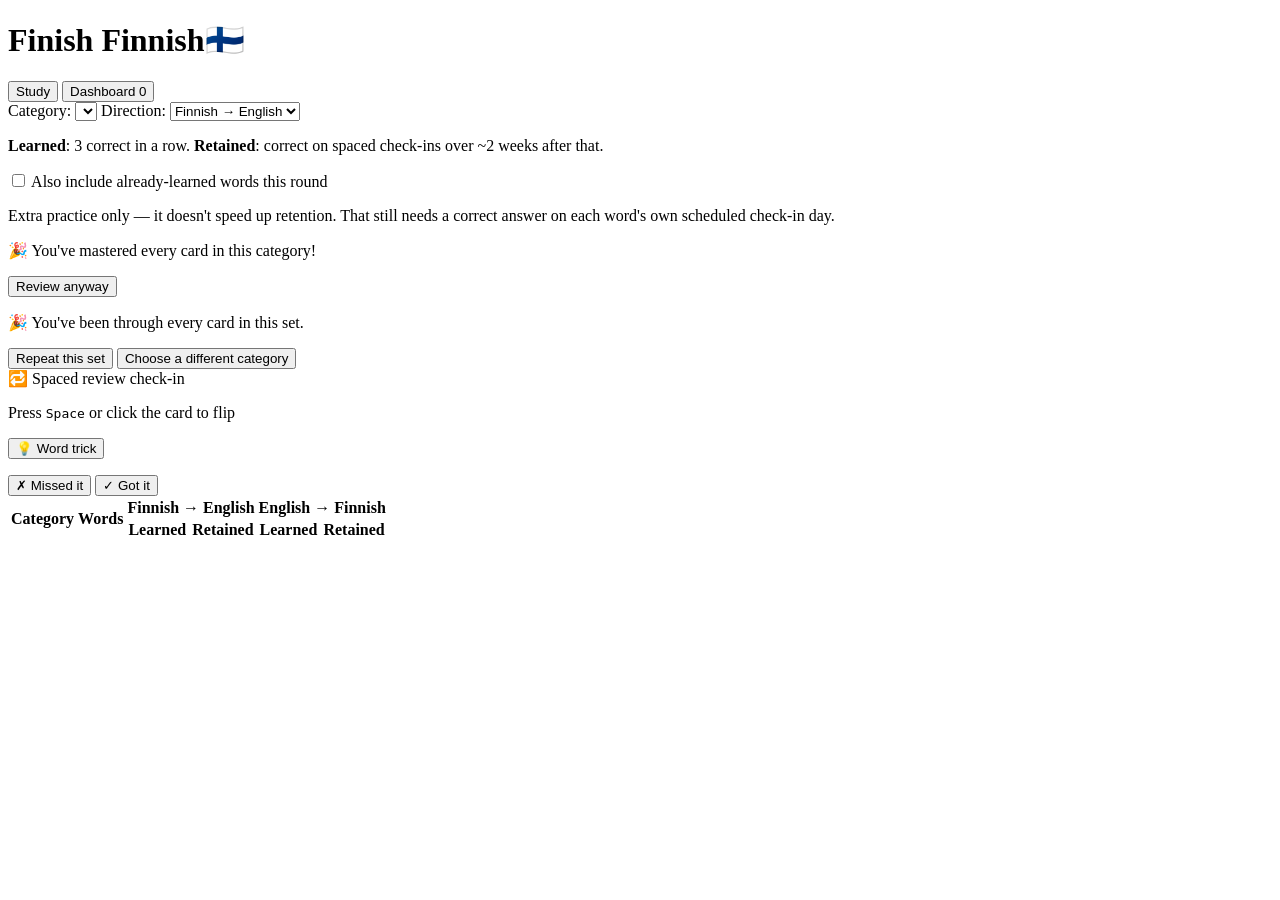
==== public/index.html @ 9296a509 "Surface which sets/directions owe a retention check-in Previously the only way to find due-for-revie" ====
<!DOCTYPE html>
<html lang="en">
<head>
<meta charset="UTF-8" />
<meta name="viewport" content="width=device-width, initial-scale=1.0" />
<title>Finish Finnish</title>
<link rel="manifest" href="/manifest.json" />
<link rel="icon" href="/icons/icon-192.png" />
<link rel="apple-touch-icon" href="/icons/apple-touch-icon.png" />
<meta name="theme-color" content="#002f6c" />
<meta name="mobile-web-app-capable" content="yes" />
<meta name="apple-mobile-web-app-capable" content="yes" />
<meta name="apple-mobile-web-app-status-bar-style" content="black-translucent" />
<meta name="apple-mobile-web-app-title" content="Finnish" />
<link rel="stylesheet" href="/style.css" />
</head>
<body>
  <header>
    <h1>Finish&nbsp;Finnish<span class="flag">🇫🇮</span></h1>
    <nav id="view-tabs">
      <button id="tab-study" class="view-tab active" type="button">Study</button>
      <button id="tab-dashboard" class="view-tab" type="button">
        Dashboard
        <span id="due-badge" class="due-badge hidden">0</span>
      </button>
    </nav>
  </header>

  <main>
    <section id="study-view">
      <div id="category-picker">
        <label for="category-select">Category:</label>
        <select id="category-select"></select>
        <label for="mode-select">Direction:</label>
        <select id="mode-select">
          <option value="fi-en">Finnish → English</option>
          <option value="en-fi">English → Finnish</option>
        </select>
        <span id="category-stats"></span>
      </div>
      <p class="tiers-explainer">
        <strong>Learned</strong>: 3 correct in a row. <strong>Retained</strong>: correct on spaced
        check-ins over ~2 weeks after that.
      </p>
      <p id="review-status" class="review-status hidden"></p>

      <label class="review-toggle">
        <input type="checkbox" id="review-all-toggle" />
        Also include already-learned words this round
      </label>
      <p class="review-toggle-note">
        Extra practice only — it doesn't speed up retention. That still needs a correct
        answer on each word's own scheduled check-in day.
      </p>

      <div id="empty-state" class="hidden">
        <p>🎉 You've mastered every card in this category!</p>
        <button id="review-all-btn">Review anyway</button>
      </div>

      <div id="round-complete" class="hidden">
        <p id="round-complete-message">🎉 You've been through every card in this set.</p>
        <div class="round-complete-actions">
          <button id="repeat-set-btn">Repeat this set</button>
          <button id="choose-category-btn">Choose a different category</button>
        </div>
      </div>

      <div id="card-area" class="hidden">
        <span id="review-badge" class="review-badge hidden">🔁 Spaced review check-in</span>
        <p id="round-progress" class="round-progress"></p>
        <div id="streak-dots" class="streak-dots hidden" title=""></div>
        <div id="card" tabindex="0">
          <div class="card-face card-front">
            <span id="front-text"></span>
          </div>
          <div class="card-face card-back">
            <span id="back-text"></span>
          </div>
        </div>
        <p id="hint-text" class="hint">Press <kbd>Space</kbd> or click the card to flip</p>

        <button id="word-hint-btn" type="button" class="word-hint-btn">💡 Word trick</button>
        <p id="word-hint-panel" class="word-hint-panel hidden"></p>

        <div id="answer-buttons" class="hidden">
          <button id="btn-wrong" class="btn btn-wrong">✗ Missed it</button>
          <button id="btn-right" class="btn btn-right">✓ Got it</button>
        </div>
      </div>
    </section>

    <section id="dashboard-view" class="hidden">
      <div id="due-summary"></div>
      <div id="dashboard-summary"></div>
      <div id="dashboard-table-wrap">
        <table id="dashboard-table">
          <thead>
            <tr>
              <th rowspan="2" class="dash-category-col">Category</th>
              <th rowspan="2">Words</th>
              <th colspan="2">Finnish → English</th>
              <th colspan="2">English → Finnish</th>
            </tr>
            <tr>
              <th>Learned</th>
              <th>Retained</th>
              <th>Learned</th>
              <th>Retained</th>
            </tr>
          </thead>
          <tbody id="dashboard-body"></tbody>
        </table>
      </div>
    </section>

    <div id="toast" role="status" aria-live="polite"></div>
  </main>

  <script src="/app.js"></script>
</body>
</html>
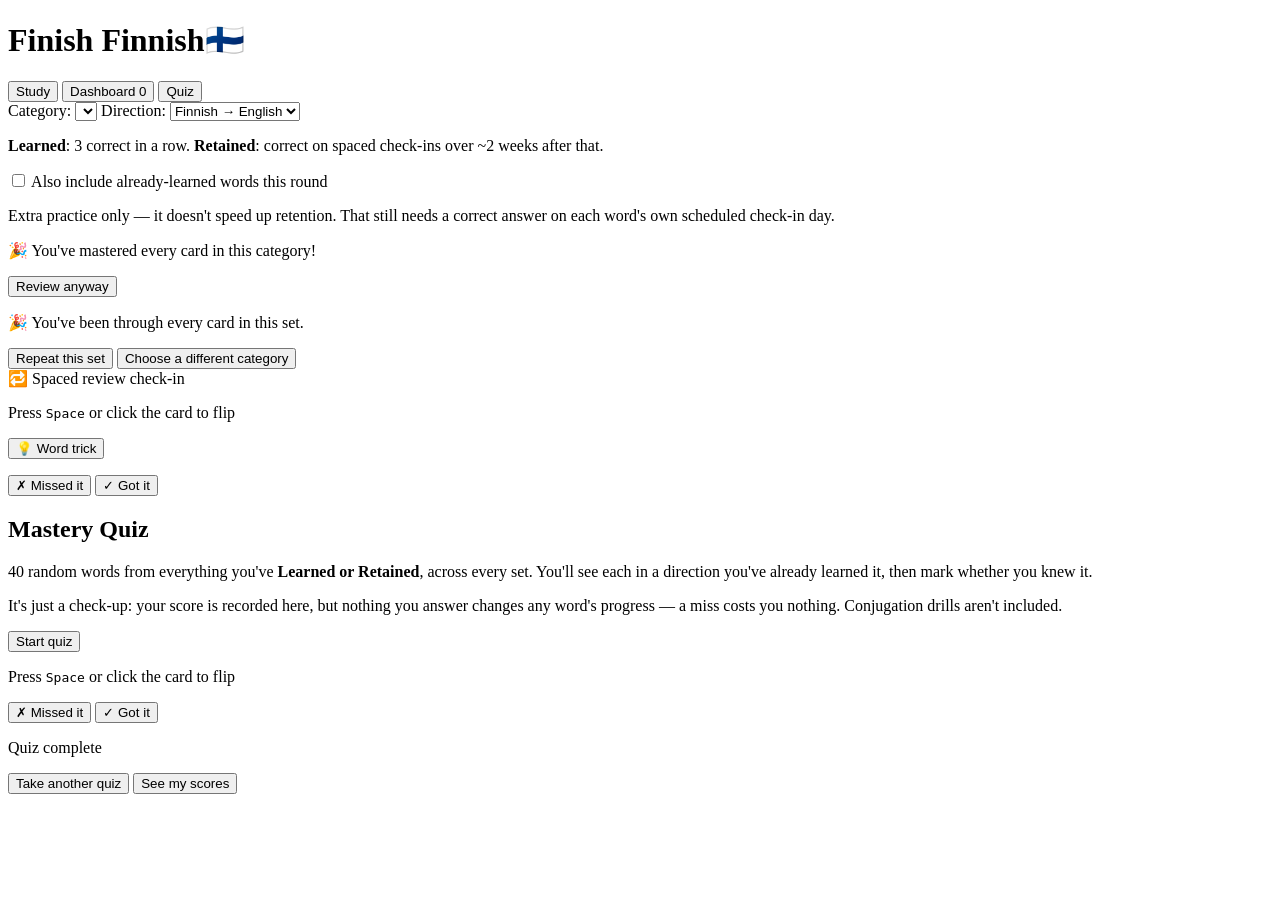
==== commit 898f3df1: "Add Mastery Quiz and set grouping (Vocabulary vs Conjugations) Mastery Quiz: a 40-word check-up draw" ====
--- a/public/index.html
+++ b/public/index.html
@@ -23,6 +23,8 @@
         Dashboard
         <span id="due-badge" class="due-badge hidden">0</span>
       </button>
+      <!-- Only shown once 40+ words are Learned/Retained (see refreshQuizStatus). -->
+      <button id="tab-quiz" class="view-tab hidden" type="button">Quiz</button>
     </nav>
   </header>
 
@@ -70,7 +72,7 @@
         <span id="review-badge" class="review-badge hidden">🔁 Spaced review check-in</span>
         <p id="round-progress" class="round-progress"></p>
         <div id="streak-dots" class="streak-dots hidden" title=""></div>
-        <div id="card" tabindex="0">
+        <div id="card" class="flip-card" tabindex="0">
           <div class="card-face card-front">
             <span id="front-text"></span>
           </div>
@@ -92,25 +94,53 @@
 
     <section id="dashboard-view" class="hidden">
       <div id="due-summary"></div>
-      <div id="dashboard-summary"></div>
-      <div id="dashboard-table-wrap">
-        <table id="dashboard-table">
-          <thead>
-            <tr>
-              <th rowspan="2" class="dash-category-col">Category</th>
-              <th rowspan="2">Words</th>
-              <th colspan="2">Finnish → English</th>
-              <th colspan="2">English → Finnish</th>
-            </tr>
-            <tr>
-              <th>Learned</th>
-              <th>Retained</th>
-              <th>Learned</th>
-              <th>Retained</th>
-            </tr>
-          </thead>
-          <tbody id="dashboard-body"></tbody>
-        </table>
+      <div id="quiz-tracker"></div>
+      <div id="dashboard-groups"></div>
+    </section>
+
+    <section id="quiz-view" class="hidden">
+      <div id="quiz-intro">
+        <h2>Mastery Quiz</h2>
+        <p>
+          40 random words from everything you've <strong>Learned or Retained</strong>, across
+          every set. You'll see each in a direction you've already learned it, then mark whether
+          you knew it.
+        </p>
+        <p class="quiz-note">
+          It's just a check-up: your score is recorded here, but nothing you answer changes
+          any word's progress — a miss costs you nothing. Conjugation drills aren't included.
+        </p>
+        <p id="quiz-last-line" class="quiz-last-line"></p>
+        <button id="quiz-start-btn" class="btn btn-quiz" type="button">Start quiz</button>
+      </div>
+
+      <div id="quiz-card-area" class="hidden">
+        <p id="quiz-progress" class="round-progress"></p>
+        <p id="quiz-direction-label" class="quiz-direction-label"></p>
+        <div id="quiz-card" class="flip-card" tabindex="0">
+          <div class="card-face card-front">
+            <span id="quiz-front-text"></span>
+          </div>
+          <div class="card-face card-back">
+            <span id="quiz-back-text"></span>
+          </div>
+        </div>
+        <p id="quiz-hint-text" class="hint">Press <kbd>Space</kbd> or click the card to flip</p>
+        <div id="quiz-answer-buttons" class="hidden">
+          <button id="quiz-btn-wrong" class="btn btn-wrong" type="button">✗ Missed it</button>
+          <button id="quiz-btn-right" class="btn btn-right" type="button">✓ Got it</button>
+        </div>
+      </div>
+
+      <div id="quiz-result" class="hidden">
+        <p class="quiz-result-label">Quiz complete</p>
+        <p id="quiz-result-percent" class="quiz-result-percent"></p>
+        <p id="quiz-result-detail" class="quiz-result-detail"></p>
+        <p id="quiz-saved-note" class="quiz-note"></p>
+        <div class="round-complete-actions">
+          <button id="quiz-again-btn" type="button">Take another quiz</button>
+          <button id="quiz-to-dashboard-btn" type="button">See my scores</button>
+        </div>
       </div>
     </section>
 
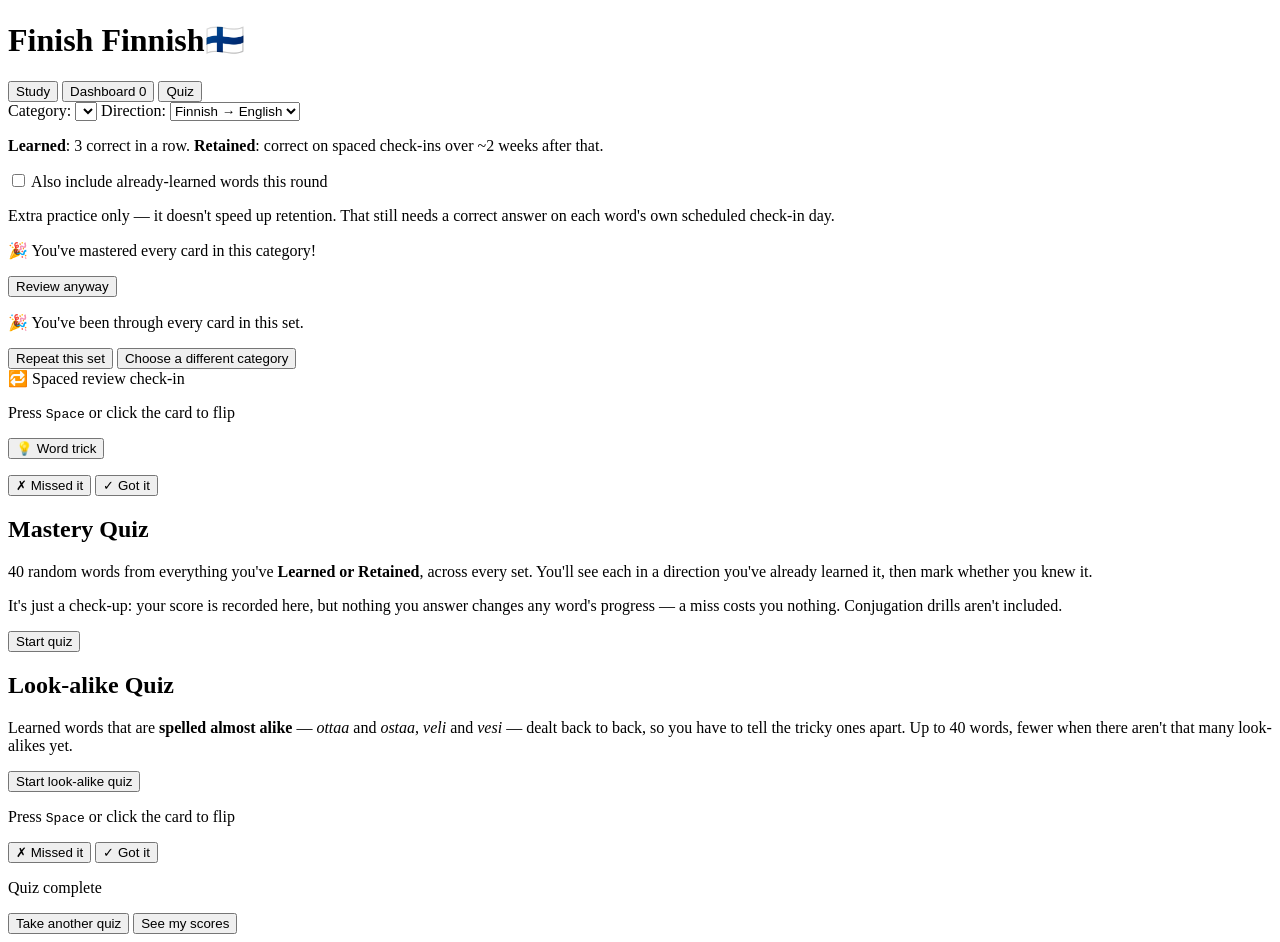
==== commit 6ccc3c71: "Add Look-alike Quiz mode: groups of similarly spelled Learned words dealt back to back Quiz history " ====
--- a/public/index.html
+++ b/public/index.html
@@ -100,18 +100,32 @@
 
     <section id="quiz-view" class="hidden">
       <div id="quiz-intro">
-        <h2>Mastery Quiz</h2>
-        <p>
-          40 random words from everything you've <strong>Learned or Retained</strong>, across
-          every set. You'll see each in a direction you've already learned it, then mark whether
-          you knew it.
-        </p>
-        <p class="quiz-note">
-          It's just a check-up: your score is recorded here, but nothing you answer changes
-          any word's progress — a miss costs you nothing. Conjugation drills aren't included.
-        </p>
-        <p id="quiz-last-line" class="quiz-last-line"></p>
-        <button id="quiz-start-btn" class="btn btn-quiz" type="button">Start quiz</button>
+        <div class="quiz-mode">
+          <h2>Mastery Quiz</h2>
+          <p>
+            40 random words from everything you've <strong>Learned or Retained</strong>, across
+            every set. You'll see each in a direction you've already learned it, then mark whether
+            you knew it.
+          </p>
+          <p class="quiz-note">
+            It's just a check-up: your score is recorded here, but nothing you answer changes
+            any word's progress — a miss costs you nothing. Conjugation drills aren't included.
+          </p>
+          <p id="quiz-last-line" class="quiz-last-line"></p>
+          <button id="quiz-start-btn" class="btn btn-quiz" type="button">Start quiz</button>
+        </div>
+
+        <div class="quiz-mode">
+          <h2>Look-alike Quiz</h2>
+          <p>
+            Learned words that are <strong>spelled almost alike</strong> — <em>ottaa</em> and
+            <em>ostaa</em>, <em>veli</em> and <em>vesi</em> — dealt back to back, so you have to
+            tell the tricky ones apart. Up to 40 words, fewer when there aren't that many
+            look-alikes yet.
+          </p>
+          <p id="quiz-lookalike-last-line" class="quiz-last-line"></p>
+          <button id="quiz-lookalike-btn" class="btn btn-quiz" type="button">Start look-alike quiz</button>
+        </div>
       </div>
 
       <div id="quiz-card-area" class="hidden">
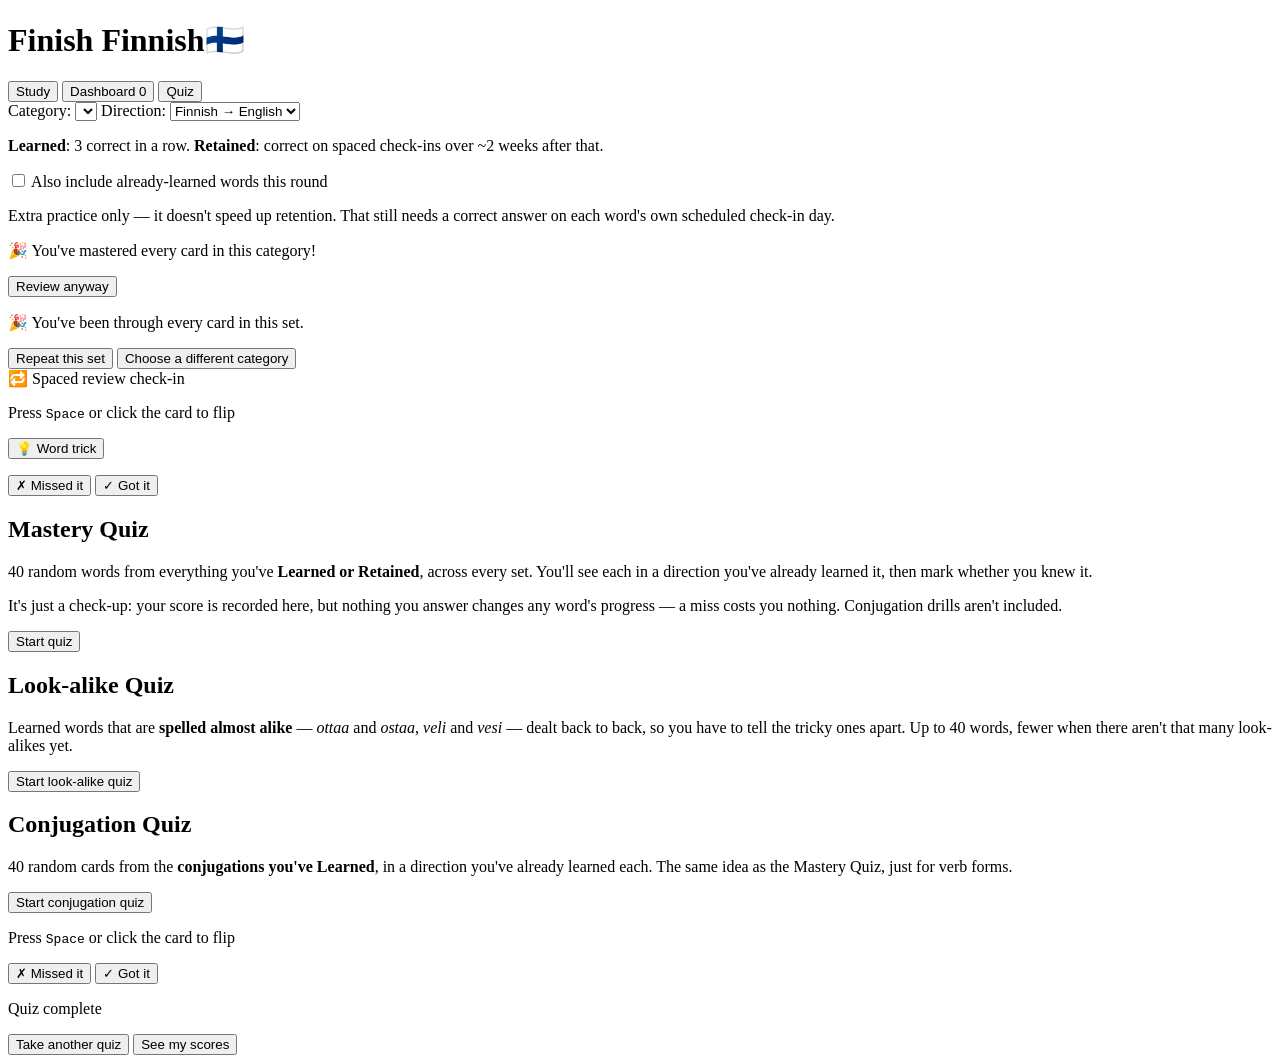
==== commit 656e8f5b: "Add Conjugation Quiz mode: 40 random Learned conjugation cards Co-Authored-By: Claude Sonnet 5.5 <no" ====
--- a/public/index.html
+++ b/public/index.html
@@ -126,6 +126,16 @@
           <p id="quiz-lookalike-last-line" class="quiz-last-line"></p>
           <button id="quiz-lookalike-btn" class="btn btn-quiz" type="button">Start look-alike quiz</button>
         </div>
+        <div class="quiz-mode">
+          <h2>Conjugation Quiz</h2>
+          <p>
+            40 random cards from the <strong>conjugations you've Learned</strong>, in a
+            direction you've already learned each. The same idea as the Mastery Quiz, just for
+            verb forms.
+          </p>
+          <p id="quiz-conjugation-last-line" class="quiz-last-line"></p>
+          <button id="quiz-conjugation-btn" class="btn btn-quiz" type="button">Start conjugation quiz</button>
+        </div>
       </div>
 
       <div id="quiz-card-area" class="hidden">
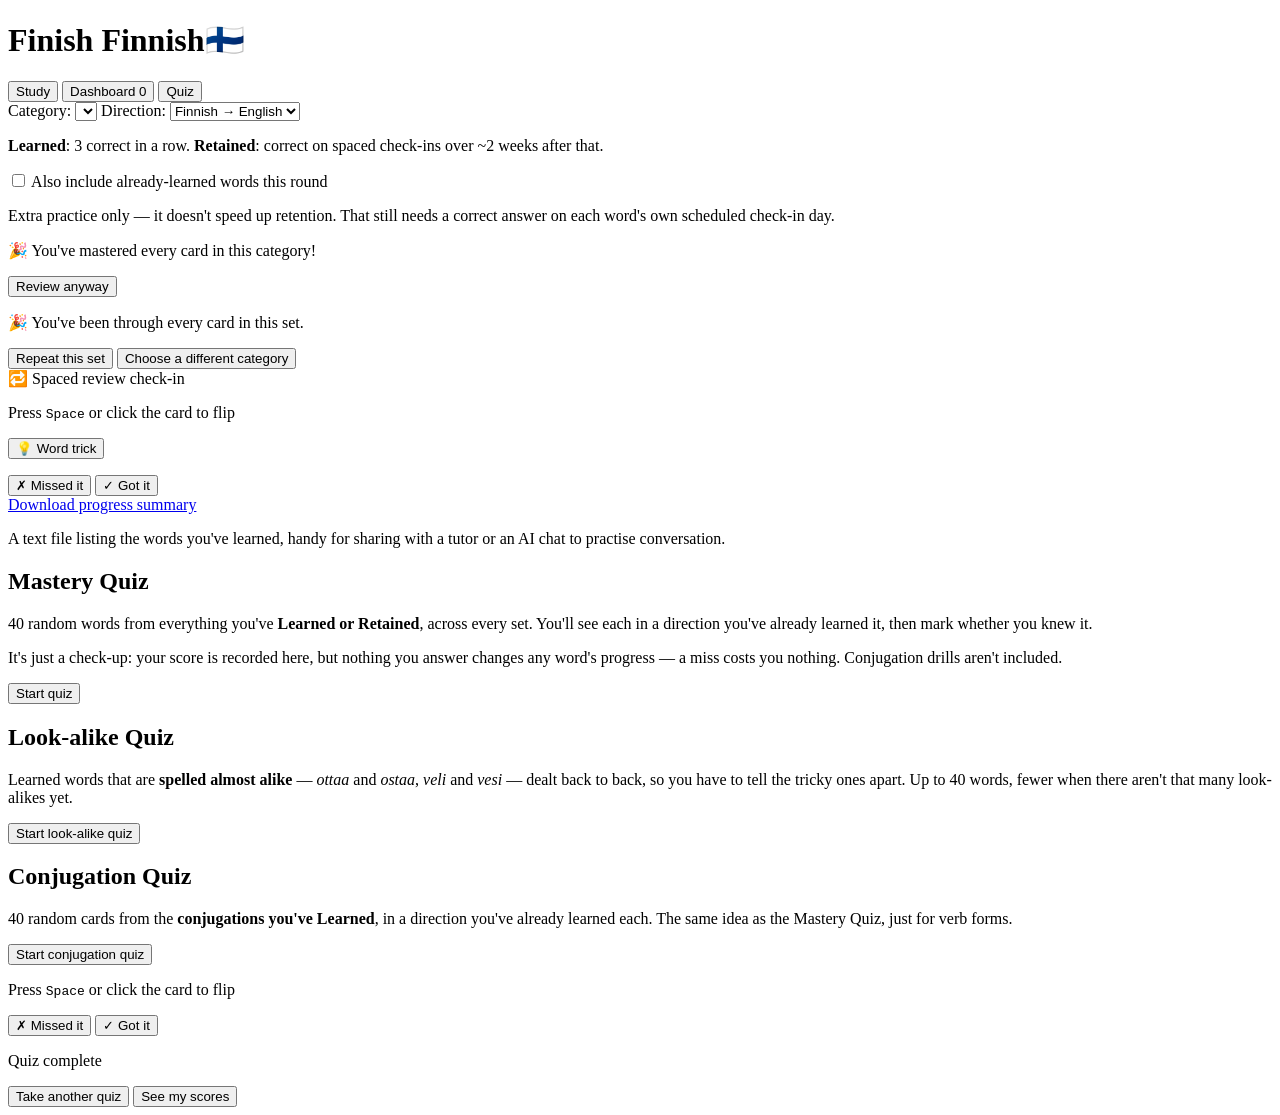
==== commit c348a4b9: "Add downloadable progress summary (Markdown) for conversation practice Co-Authored-By: Claude Sonnet" ====
--- a/public/index.html
+++ b/public/index.html
@@ -96,6 +96,13 @@
       <div id="due-summary"></div>
       <div id="quiz-tracker"></div>
       <div id="dashboard-groups"></div>
+      <div id="export-section">
+        <a id="export-link" class="quiz-tracker-btn" href="/api/export" download>Download progress summary</a>
+        <p class="quiz-note">
+          A text file listing the words you've learned, handy for sharing with a tutor or an
+          AI chat to practise conversation.
+        </p>
+      </div>
     </section>
 
     <section id="quiz-view" class="hidden">
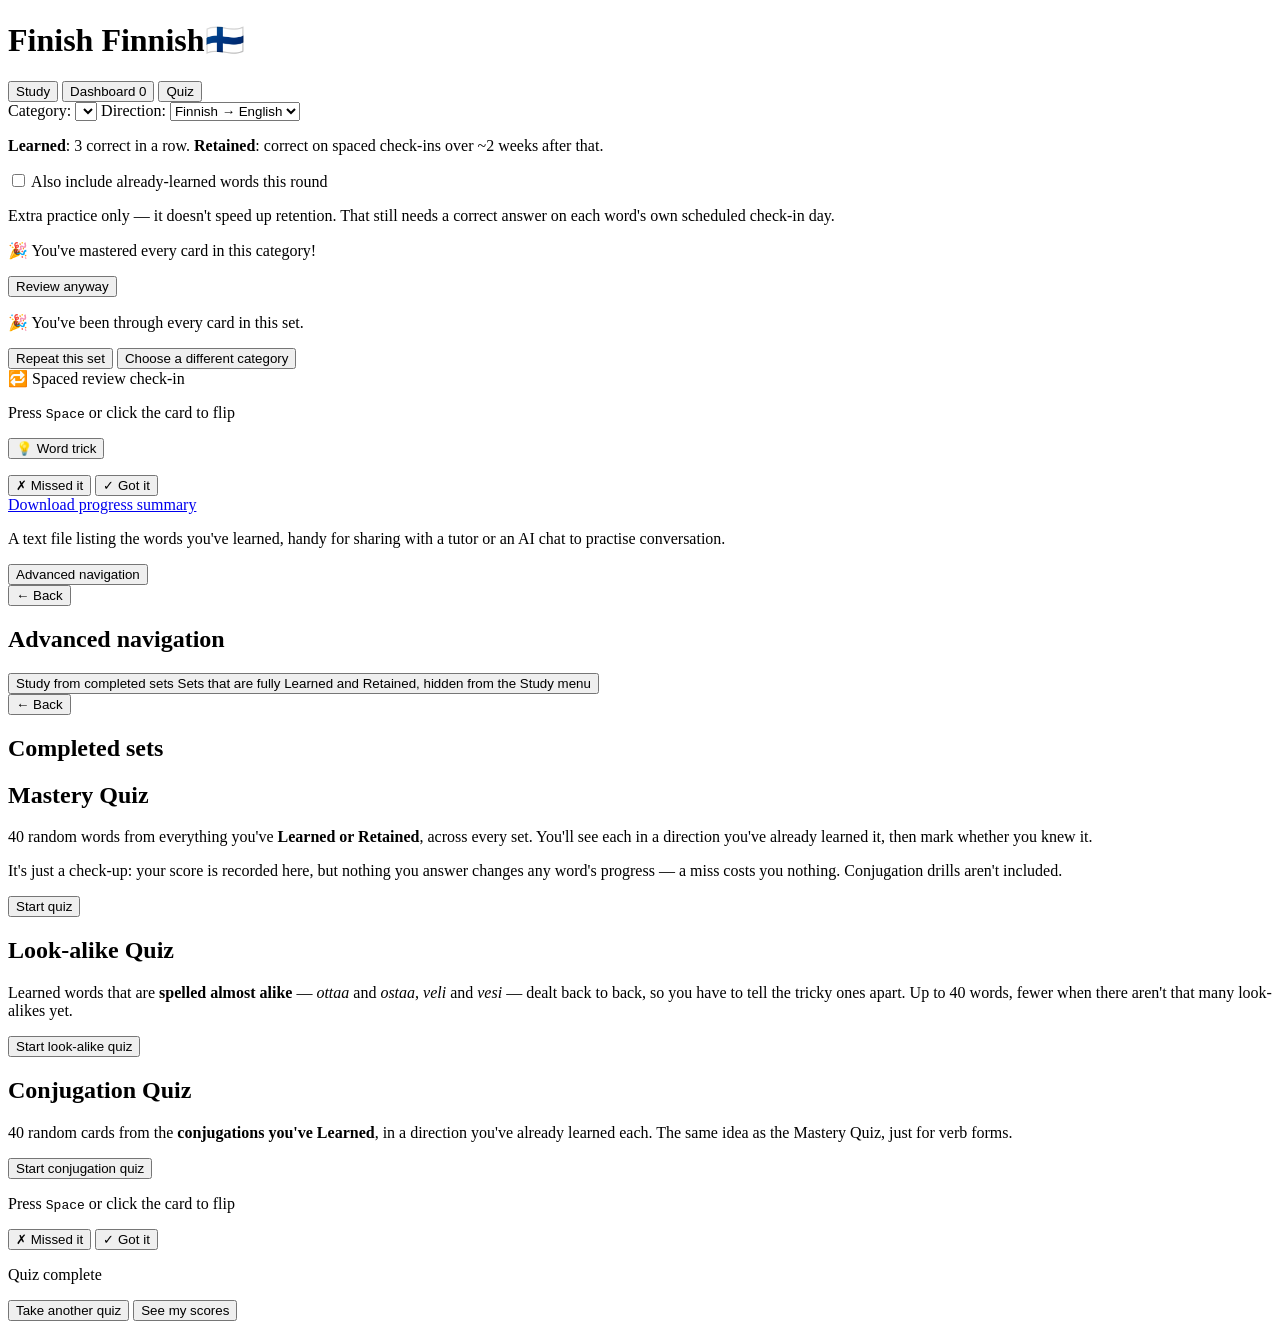
==== commit b162ab73: "Add Advanced navigation page with Study from completed sets Co-Authored-By: Claude Sonnet 5.5 <norep" ====
--- a/public/index.html
+++ b/public/index.html
@@ -96,13 +96,41 @@
       <div id="due-summary"></div>
       <div id="quiz-tracker"></div>
       <div id="dashboard-groups"></div>
-      <div id="export-section">
+      <!-- Disabled for now (server also refuses /api/export): remove "hidden"
+           and set EXPORT_ENABLED in server.py to bring it back. -->
+      <div id="export-section" class="hidden">
         <a id="export-link" class="quiz-tracker-btn" href="/api/export" download>Download progress summary</a>
         <p class="quiz-note">
           A text file listing the words you've learned, handy for sharing with a tutor or an
           AI chat to practise conversation.
         </p>
       </div>
+      <div id="advanced-nav-section">
+        <button id="advanced-nav-btn" class="menu-link-btn" type="button">Advanced navigation</button>
+      </div>
+    </section>
+
+    <section id="advanced-view" class="hidden">
+      <div class="menu-topbar">
+        <button id="advanced-back-btn" class="menu-back-btn" type="button">← Back</button>
+        <h2>Advanced navigation</h2>
+      </div>
+      <div class="menu-buttons">
+        <button id="advanced-completed-btn" class="menu-btn" type="button">
+          Study from completed sets
+          <span class="menu-btn-note">Sets that are fully Learned and Retained, hidden from the Study menu</span>
+        </button>
+      </div>
+    </section>
+
+    <section id="completed-view" class="hidden">
+      <div class="menu-topbar">
+        <button id="completed-back-btn" class="menu-back-btn" type="button">← Back</button>
+        <h2>Completed sets</h2>
+      </div>
+      <p id="completed-note" class="quiz-note"></p>
+      <div id="completed-list"></div>
+      <div id="completed-sentinel"></div>
     </section>
 
     <section id="quiz-view" class="hidden">
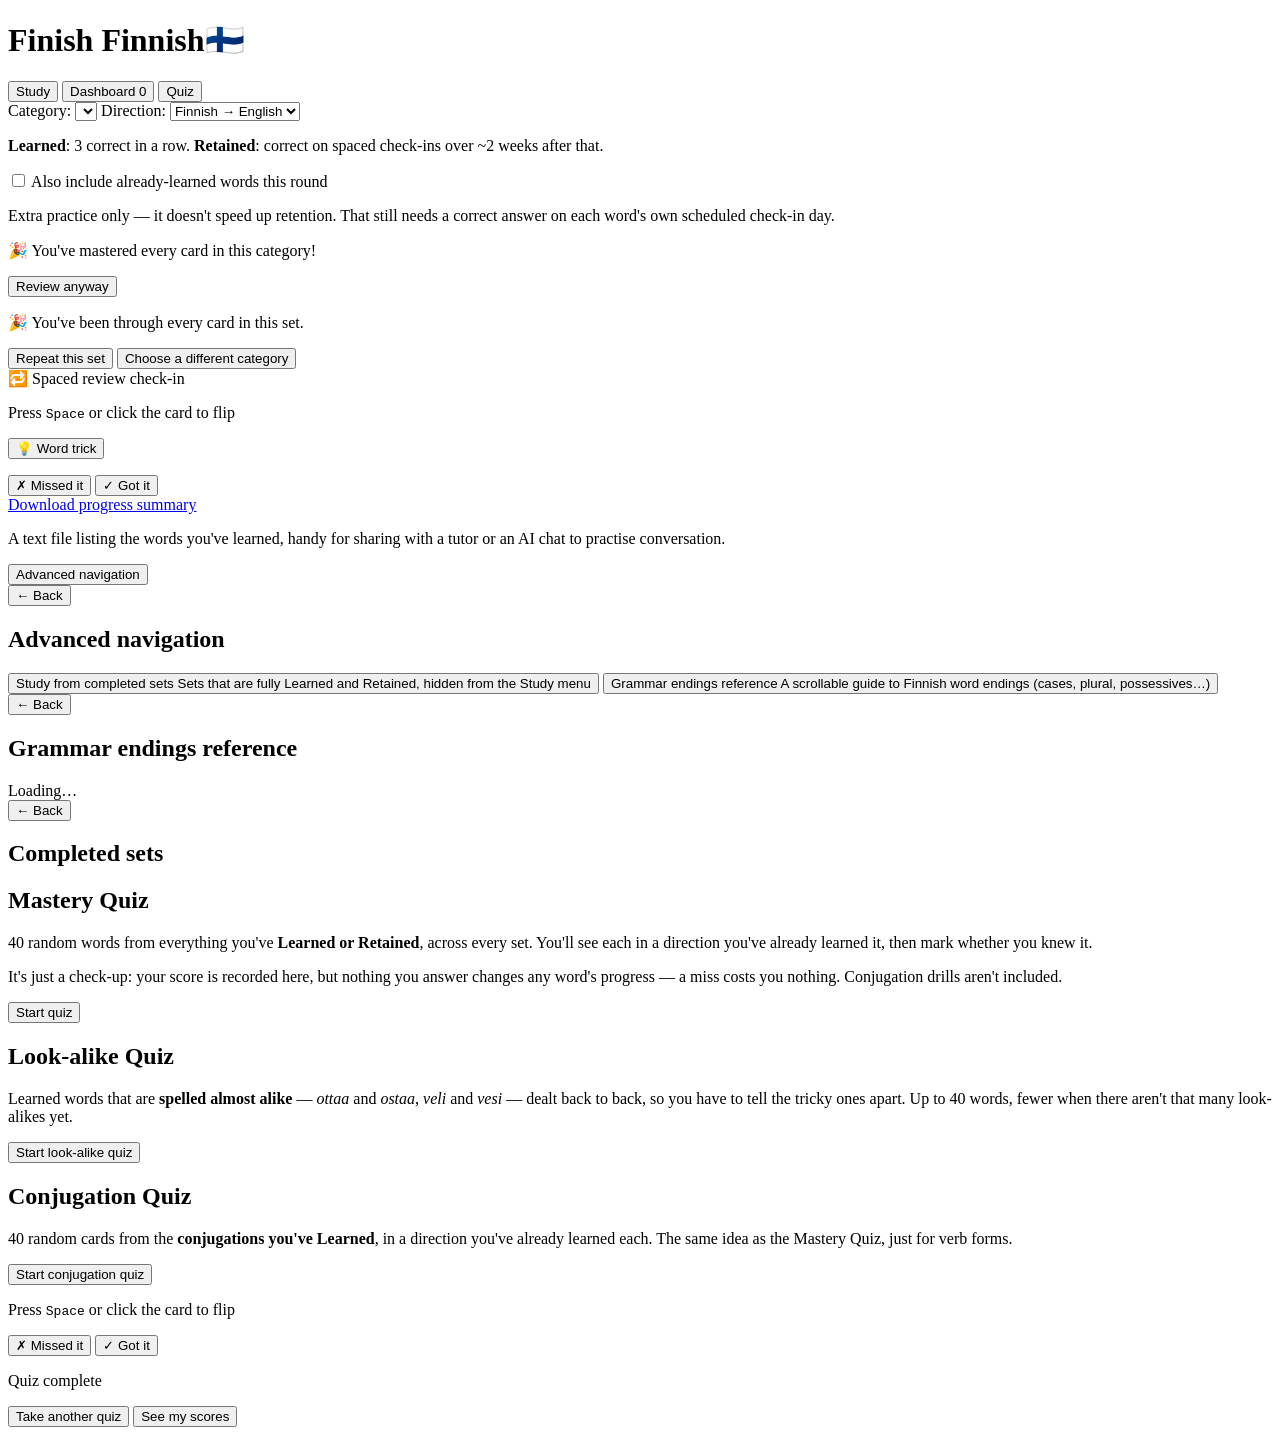
==== commit f652e329: "Add Grammar endings reference page under Advanced navigation Co-Authored-By: Claude Sonnet 5.5 <nore" ====
--- a/public/index.html
+++ b/public/index.html
@@ -120,7 +120,19 @@
           Study from completed sets
           <span class="menu-btn-note">Sets that are fully Learned and Retained, hidden from the Study menu</span>
         </button>
-      </div>
+        <button id="advanced-reference-btn" class="menu-btn" type="button">
+          Grammar endings reference
+          <span class="menu-btn-note">A scrollable guide to Finnish word endings (cases, plural, possessives…)</span>
+        </button>
+      </div>
+    </section>
+
+    <section id="reference-view" class="hidden">
+      <div class="menu-topbar">
+        <button id="reference-back-btn" class="menu-back-btn" type="button">← Back</button>
+        <h2>Grammar endings reference</h2>
+      </div>
+      <div id="reference-content" class="reference">Loading…</div>
     </section>
 
     <section id="completed-view" class="hidden">
